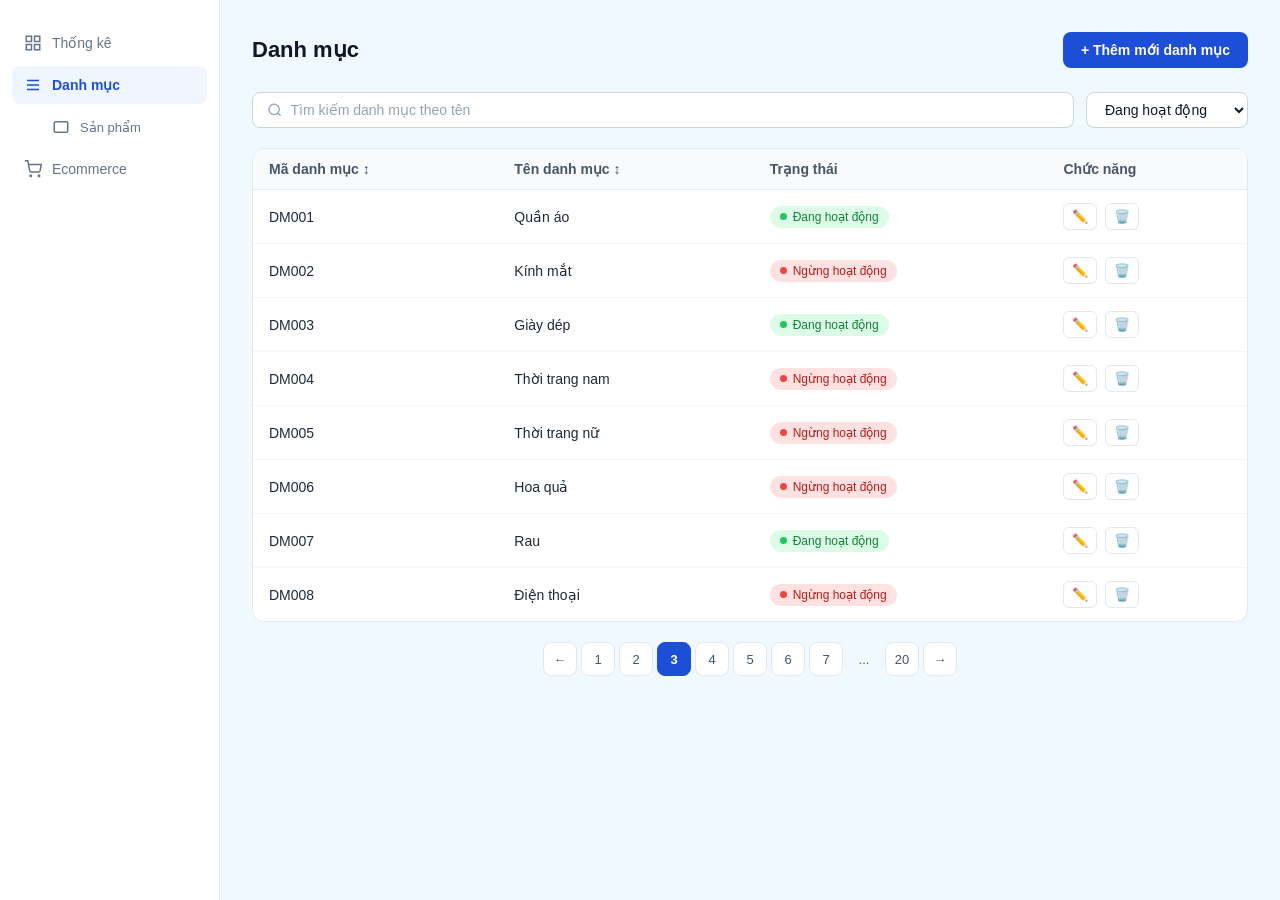
==== JS final project/danh-muc.html @ 5e715f66 "Add files via upload" ====
<!DOCTYPE html>
<html lang="vi">
<head>
  <meta charset="utf-8" />
  <meta name="viewport" content="width=device-width, initial-scale=1" />
  <title>Quản lý danh mục</title>
  <link rel="stylesheet" href="style1.css" />
</head>
<body>

  <!-- Sidebar -->
  <aside class="sidebar">
    <nav>
      <a href="#">
        <svg viewBox="0 0 24 24" fill="none" stroke="currentColor" stroke-width="2"><rect x="3" y="3" width="7" height="7"/><rect x="14" y="3" width="7" height="7"/><rect x="3" y="14" width="7" height="7"/><rect x="14" y="14" width="7" height="7"/></svg>
        Thống kê
      </a>
      <a href="#" class="active">
        <svg viewBox="0 0 24 24" fill="none" stroke="currentColor" stroke-width="2"><path d="M4 6h16M4 12h16M4 18h16"/></svg>
        Danh mục
      </a>
      <a href="#" class="sub-item">
        <svg viewBox="0 0 24 24" fill="none" stroke="currentColor" stroke-width="2"><path d="M3 7a2 2 0 0 1 2-2h14a2 2 0 0 1 2 2v10a2 2 0 0 1-2 2H5a2 2 0 0 1-2-2V7z"/></svg>
        Sản phẩm
      </a>
      <a href="#">
        <svg viewBox="0 0 24 24" fill="none" stroke="currentColor" stroke-width="2"><circle cx="9" cy="21" r="1"/><circle cx="20" cy="21" r="1"/><path d="M1 1h4l2.68 13.39a2 2 0 0 0 2 1.61h9.72a2 2 0 0 0 2-1.61L23 6H6"/></svg>
        Ecommerce
      </a>
    </nav>
  </aside>

  <!-- Main -->
  <main class="main">

    <!-- Page header -->
    <div class="page-header">
      <h1>Danh mục</h1>
      <button class="btn-primary">+ Thêm mới danh mục</button>
    </div>

    <!-- Toolbar -->
    <div class="toolbar">
      <div class="search-box">
        <svg width="16" height="16" viewBox="0 0 24 24" fill="none" stroke="#94a3b8" stroke-width="2"><circle cx="11" cy="11" r="8"/><path d="m21 21-4.35-4.35"/></svg>
        <input type="text" placeholder="Tìm kiếm danh mục theo tên" />
      </div>
      <select class="filter-select">
        <option>Đang hoạt động</option>
        <option>Ngừng hoạt động</option>
        <option>Tất cả</option>
      </select>
    </div>

    <!-- Table -->
    <div class="table-wrapper">
      <table>
        <thead>
          <tr>
            <th>Mã danh mục ↕</th>
            <th>Tên danh mục ↕</th>
            <th>Trạng thái</th>
            <th>Chức năng</th>
          </tr>
        </thead>
        <tbody>
          <tr>
            <td>DM001</td>
            <td>Quần áo</td>
            <td><span class="badge active"><span class="badge-dot"></span>Đang hoạt động</span></td>
            <td><div class="actions"><button class="btn-icon">✏️</button><button class="btn-icon delete">🗑️</button></div></td>
          </tr>
          <tr>
            <td>DM002</td>
            <td>Kính mắt</td>
            <td><span class="badge inactive"><span class="badge-dot"></span>Ngừng hoạt động</span></td>
            <td><div class="actions"><button class="btn-icon">✏️</button><button class="btn-icon delete">🗑️</button></div></td>
          </tr>
          <tr>
            <td>DM003</td>
            <td>Giày dép</td>
            <td><span class="badge active"><span class="badge-dot"></span>Đang hoạt động</span></td>
            <td><div class="actions"><button class="btn-icon">✏️</button><button class="btn-icon delete">🗑️</button></div></td>
          </tr>
          <tr>
            <td>DM004</td>
            <td>Thời trang nam</td>
            <td><span class="badge inactive"><span class="badge-dot"></span>Ngừng hoạt động</span></td>
            <td><div class="actions"><button class="btn-icon">✏️</button><button class="btn-icon delete">🗑️</button></div></td>
          </tr>
          <tr>
            <td>DM005</td>
            <td>Thời trang nữ</td>
            <td><span class="badge inactive"><span class="badge-dot"></span>Ngừng hoạt động</span></td>
            <td><div class="actions"><button class="btn-icon">✏️</button><button class="btn-icon delete">🗑️</button></div></td>
          </tr>
          <tr>
            <td>DM006</td>
            <td>Hoa quả</td>
            <td><span class="badge inactive"><span class="badge-dot"></span>Ngừng hoạt động</span></td>
            <td><div class="actions"><button class="btn-icon">✏️</button><button class="btn-icon delete">🗑️</button></div></td>
          </tr>
          <tr>
            <td>DM007</td>
            <td>Rau</td>
            <td><span class="badge active"><span class="badge-dot"></span>Đang hoạt động</span></td>
            <td><div class="actions"><button class="btn-icon">✏️</button><button class="btn-icon delete">🗑️</button></div></td>
          </tr>
          <tr>
            <td>DM008</td>
            <td>Điện thoại</td>
            <td><span class="badge inactive"><span class="badge-dot"></span>Ngừng hoạt động</span></td>
            <td><div class="actions"><button class="btn-icon">✏️</button><button class="btn-icon delete">🗑️</button></div></td>
          </tr>
        </tbody>
      </table>
    </div>

    <!-- Pagination -->
    <div class="pagination">
      <button>&#8592;</button>
      <button>1</button>
      <button>2</button>
      <button class="current">3</button>
      <button>4</button>
      <button>5</button>
      <button>6</button>
      <button>7</button>
      <button class="dots">...</button>
      <button>20</button>
      <button>&#8594;</button>
    </div>

  </main>

</body>
</html>
---- JS final project/style1.css ----
* { box-sizing: border-box; margin: 0; padding: 0; }

body {
  font-family: Arial, sans-serif;
  background: #f0f9ff;
  color: #0f172a;
  display: flex;
  min-height: 100vh;
}

/* -- Sidebar -- */
.sidebar {
  width: 220px;
  background: #fff;
  border-right: 1px solid #e2e8f0;
  padding: 24px 0;
  flex-shrink: 0;
}

.sidebar nav {
  display: flex;
  flex-direction: column;
  gap: 4px;
  padding: 0 12px;
}

.sidebar a {
  display: flex;
  align-items: center;
  gap: 10px;
  padding: 10px 12px;
  border-radius: 8px;
  text-decoration: none;
  color: #64748b;
  font-size: 14px;
  font-weight: 500;
  cursor: pointer;
}

.sidebar a:hover { background: #f1f5f9; color: #0f172a; }
.sidebar a.active { background: #eff6ff; color: #1d4ed8; font-weight: 600; }

.sidebar a svg { width: 18px; height: 18px; flex-shrink: 0; }

.sidebar .sub-item {
  padding-left: 40px;
  font-size: 13px;
}

/* -- Main content -- */
.main {
  flex: 1;
  padding: 32px;
  overflow: auto;
}

.page-header {
  display: flex;
  align-items: center;
  justify-content: space-between;
  margin-bottom: 24px;
}

.page-header h1 {
  font-size: 22px;
  font-weight: 700;
}

.btn-primary {
  background: #1d4ed8;
  color: #fff;
  border: none;
  padding: 10px 18px;
  border-radius: 8px;
  font-size: 14px;
  font-weight: 600;
  cursor: pointer;
}

.btn-primary:hover { background: #1e40af; }

/* -- Toolbar (search + filter) -- */
.toolbar {
  display: flex;
  gap: 12px;
  margin-bottom: 20px;
}

.search-box {
  display: flex;
  align-items: center;
  gap: 8px;
  background: #fff;
  border: 1px solid #cbd5e1;
  border-radius: 8px;
  padding: 8px 14px;
  flex: 1;
}

.search-box input {
  border: none;
  outline: none;
  font-size: 14px;
  color: #0f172a;
  width: 100%;
  background: transparent;
}

.search-box input::placeholder { color: #94a3b8; }

.filter-select {
  background: #fff;
  border: 1px solid #cbd5e1;
  border-radius: 8px;
  padding: 8px 14px;
  font-size: 14px;
  color: #0f172a;
  cursor: pointer;
  outline: none;
}

/* -- Table -- */
.table-wrapper {
  background: #fff;
  border: 1px solid #e2e8f0;
  border-radius: 12px;
  overflow: hidden;
}

table {
  width: 100%;
  border-collapse: collapse;
  font-size: 14px;
}

thead th {
  background: #f8fafc;
  padding: 12px 16px;
  text-align: left;
  font-weight: 600;
  color: #475569;
  border-bottom: 1px solid #e2e8f0;
}

tbody tr { border-bottom: 1px solid #f1f5f9; }
tbody tr:last-child { border-bottom: none; }
tbody tr:hover { background: #f8fafc; }

tbody td { padding: 13px 16px; color: #1e293b; }

/* -- Status badges -- */
.badge {
  display: inline-flex;
  align-items: center;
  gap: 6px;
  padding: 4px 10px;
  border-radius: 999px;
  font-size: 12px;
  font-weight: 500;
}

.badge-dot {
  width: 7px;
  height: 7px;
  border-radius: 50%;
}

.badge.active   { background: #dcfce7; color: #15803d; }
.badge.active .badge-dot { background: #22c55e; }

.badge.inactive { background: #fee2e2; color: #b91c1c; }
.badge.inactive .badge-dot { background: #ef4444; }

/* -- Action buttons -- */
.actions { display: flex; gap: 8px; }

.btn-icon {
  background: none;
  border: 1px solid #e2e8f0;
  border-radius: 6px;
  padding: 5px 8px;
  cursor: pointer;
  font-size: 13px;
  color: #475569;
}

.btn-icon:hover { background: #f1f5f9; }
.btn-icon.delete:hover { background: #fee2e2; color: #b91c1c; border-color: #fca5a5; }

/* -- Pagination -- */
.pagination {
  display: flex;
  align-items: center;
  justify-content: center;
  gap: 4px;
  margin-top: 20px;
}

.pagination button {
  width: 34px;
  height: 34px;
  border: 1px solid #e2e8f0;
  background: #fff;
  border-radius: 8px;
  font-size: 13px;
  cursor: pointer;
  color: #475569;
}

.pagination button:hover { background: #f1f5f9; }
.pagination button.current { background: #1d4ed8; color: #fff; border-color: #1d4ed8; font-weight: 700; }
.pagination button.dots { border: none; background: none; cursor: default; }
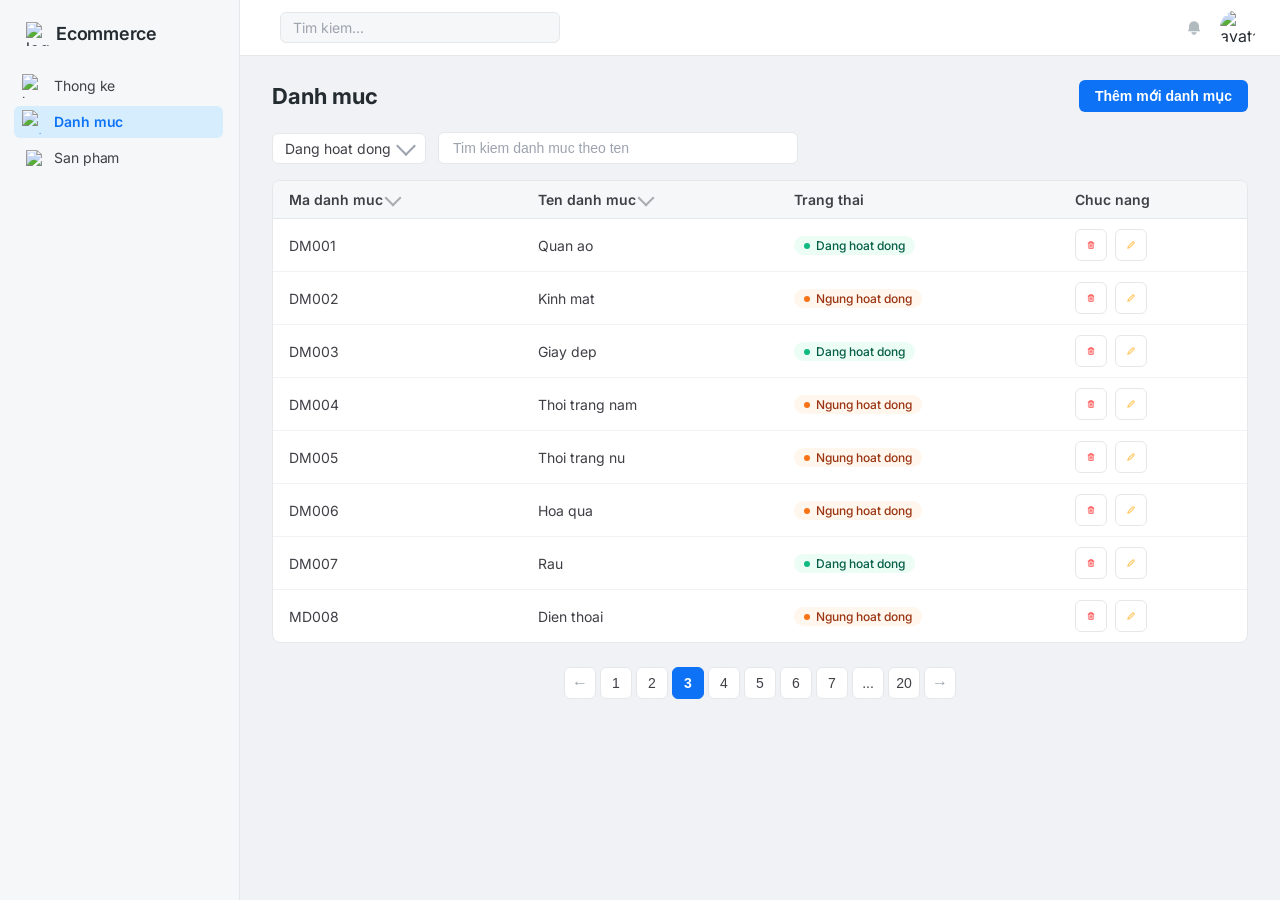
==== commit 88712303: "Add files via upload" ====
--- a/JS final project/danh-muc.html
+++ b/JS final project/danh-muc.html
@@ -1,137 +1,257 @@
 <!DOCTYPE html>
 <html lang="vi">
 <head>
-  <meta charset="utf-8" />
-  <meta name="viewport" content="width=device-width, initial-scale=1" />
-  <title>Quản lý danh mục</title>
-  <link rel="stylesheet" href="style1.css" />
+  <meta charset="UTF-8" />
+  <meta name="viewport" content="width=device-width, initial-scale=1.0" />
+  <title>Ecommerce - Danh muc</title>
+  <link rel="stylesheet" href="https://fonts.googleapis.com/css2?family=Inter:wght@400;500;600;700&display=swap" />
+  <link rel="stylesheet" href="danh-muc.css" />
 </head>
 <body>
-
-  <!-- Sidebar -->
-  <aside class="sidebar">
-    <nav>
-      <a href="#">
-        <svg viewBox="0 0 24 24" fill="none" stroke="currentColor" stroke-width="2"><rect x="3" y="3" width="7" height="7"/><rect x="14" y="3" width="7" height="7"/><rect x="3" y="14" width="7" height="7"/><rect x="14" y="14" width="7" height="7"/></svg>
-        Thống kê
-      </a>
-      <a href="#" class="active">
-        <svg viewBox="0 0 24 24" fill="none" stroke="currentColor" stroke-width="2"><path d="M4 6h16M4 12h16M4 18h16"/></svg>
-        Danh mục
-      </a>
-      <a href="#" class="sub-item">
-        <svg viewBox="0 0 24 24" fill="none" stroke="currentColor" stroke-width="2"><path d="M3 7a2 2 0 0 1 2-2h14a2 2 0 0 1 2 2v10a2 2 0 0 1-2 2H5a2 2 0 0 1-2-2V7z"/></svg>
-        Sản phẩm
-      </a>
-      <a href="#">
-        <svg viewBox="0 0 24 24" fill="none" stroke="currentColor" stroke-width="2"><circle cx="9" cy="21" r="1"/><circle cx="20" cy="21" r="1"/><path d="M1 1h4l2.68 13.39a2 2 0 0 0 2 1.61h9.72a2 2 0 0 0 2-1.61L23 6H6"/></svg>
-        Ecommerce
-      </a>
-    </nav>
-  </aside>
-
-  <!-- Main -->
-  <main class="main">
-
-    <!-- Page header -->
-    <div class="page-header">
-      <h1>Danh mục</h1>
-      <button class="btn-primary">+ Thêm mới danh mục</button>
-    </div>
-
-    <!-- Toolbar -->
-    <div class="toolbar">
-      <div class="search-box">
-        <svg width="16" height="16" viewBox="0 0 24 24" fill="none" stroke="#94a3b8" stroke-width="2"><circle cx="11" cy="11" r="8"/><path d="m21 21-4.35-4.35"/></svg>
-        <input type="text" placeholder="Tìm kiếm danh mục theo tên" />
+  <div class="app-layout">
+
+    <!-- Sidebar -->
+    <aside class="sidebar">
+      <div class="sidebar-brand">
+        <img src="https://codia-f2c.s3.us-west-1.amazonaws.com/image/2026-03-31/kxUubKqLDS.png" alt="logo" />
+        <span class="sidebar-brand-name">Ecommerce</span>
       </div>
-      <select class="filter-select">
-        <option>Đang hoạt động</option>
-        <option>Ngừng hoạt động</option>
-        <option>Tất cả</option>
-      </select>
-    </div>
-
-    <!-- Table -->
-    <div class="table-wrapper">
-      <table>
-        <thead>
-          <tr>
-            <th>Mã danh mục ↕</th>
-            <th>Tên danh mục ↕</th>
-            <th>Trạng thái</th>
-            <th>Chức năng</th>
-          </tr>
-        </thead>
-        <tbody>
-          <tr>
-            <td>DM001</td>
-            <td>Quần áo</td>
-            <td><span class="badge active"><span class="badge-dot"></span>Đang hoạt động</span></td>
-            <td><div class="actions"><button class="btn-icon">✏️</button><button class="btn-icon delete">🗑️</button></div></td>
-          </tr>
-          <tr>
-            <td>DM002</td>
-            <td>Kính mắt</td>
-            <td><span class="badge inactive"><span class="badge-dot"></span>Ngừng hoạt động</span></td>
-            <td><div class="actions"><button class="btn-icon">✏️</button><button class="btn-icon delete">🗑️</button></div></td>
-          </tr>
-          <tr>
-            <td>DM003</td>
-            <td>Giày dép</td>
-            <td><span class="badge active"><span class="badge-dot"></span>Đang hoạt động</span></td>
-            <td><div class="actions"><button class="btn-icon">✏️</button><button class="btn-icon delete">🗑️</button></div></td>
-          </tr>
-          <tr>
-            <td>DM004</td>
-            <td>Thời trang nam</td>
-            <td><span class="badge inactive"><span class="badge-dot"></span>Ngừng hoạt động</span></td>
-            <td><div class="actions"><button class="btn-icon">✏️</button><button class="btn-icon delete">🗑️</button></div></td>
-          </tr>
-          <tr>
-            <td>DM005</td>
-            <td>Thời trang nữ</td>
-            <td><span class="badge inactive"><span class="badge-dot"></span>Ngừng hoạt động</span></td>
-            <td><div class="actions"><button class="btn-icon">✏️</button><button class="btn-icon delete">🗑️</button></div></td>
-          </tr>
-          <tr>
-            <td>DM006</td>
-            <td>Hoa quả</td>
-            <td><span class="badge inactive"><span class="badge-dot"></span>Ngừng hoạt động</span></td>
-            <td><div class="actions"><button class="btn-icon">✏️</button><button class="btn-icon delete">🗑️</button></div></td>
-          </tr>
-          <tr>
-            <td>DM007</td>
-            <td>Rau</td>
-            <td><span class="badge active"><span class="badge-dot"></span>Đang hoạt động</span></td>
-            <td><div class="actions"><button class="btn-icon">✏️</button><button class="btn-icon delete">🗑️</button></div></td>
-          </tr>
-          <tr>
-            <td>DM008</td>
-            <td>Điện thoại</td>
-            <td><span class="badge inactive"><span class="badge-dot"></span>Ngừng hoạt động</span></td>
-            <td><div class="actions"><button class="btn-icon">✏️</button><button class="btn-icon delete">🗑️</button></div></td>
-          </tr>
-        </tbody>
-      </table>
-    </div>
-
-    <!-- Pagination -->
-    <div class="pagination">
-      <button>&#8592;</button>
-      <button>1</button>
-      <button>2</button>
-      <button class="current">3</button>
-      <button>4</button>
-      <button>5</button>
-      <button>6</button>
-      <button>7</button>
-      <button class="dots">...</button>
-      <button>20</button>
-      <button>&#8594;</button>
-    </div>
-
-  </main>
-
+
+      <nav class="sidebar-nav">
+        <a href="#" class="nav-item">
+          <img src="https://codia-f2c.s3.us-west-1.amazonaws.com/image/2026-03-31/oME5ETZoMj.png" alt="home icon" />
+          Thong ke
+        </a>
+        <a href="#" class="nav-item active">
+          <img src="https://codia-f2c.s3.us-west-1.amazonaws.com/image/2026-03-31/ZyoLKupOp7.png" alt="category icon" />
+          Danh muc
+        </a>
+        <a href="#" class="nav-item">
+          <span class="nav-icon-box">
+            <img src="https://codia-f2c.s3.us-west-1.amazonaws.com/image/2026-03-31/gwpmOtUz1y.png" alt="products icon" />
+          </span>
+          San pham
+        </a>
+      </nav>
+    </aside>
+
+    <!-- Main Content -->
+    <div class="main-content">
+
+      <!-- Header -->
+      <header class="header">
+        <div class="header-search">
+          <span style="color:#9ca3af;font-size:14px;">Tim kiem...</span>
+        </div>
+        <div class="header-actions">
+          <button class="header-icon-btn" aria-label="Notifications">
+            <img src="Bell.png" alt="bell" />
+          </button>
+          <img class="header-avatar" src="https://codia-f2c.s3.us-west-1.amazonaws.com/image/2026-03-31/hAym1BKV8i.png" alt="avatar" />
+        </div>
+      </header>
+
+      <!-- Page Body -->
+      <main class="page-body">
+
+        <!-- Page Header -->
+        <div class="page-header">
+          <h1 class="page-title">Danh muc</h1>
+          <button class="btn-primary">Thêm mới danh mục</button>
+        </div>
+
+        <!-- Filters -->
+        <div class="filters-row">
+          <div class="filter-dropdown">
+            <span>Dang hoat dong</span>
+            <span class="chevron"></span>
+          </div>
+          <div class="search-bar">
+            <input type="text" placeholder="Tim kiem danh muc theo ten" />
+          </div>
+        </div>
+
+        <!-- Table -->
+        <div class="table-wrapper">
+          <table>
+            <thead>
+              <tr>
+                <th>
+                  <div class="th-inner">Ma danh muc <span class="sort-arrow"></span></div>
+                </th>
+                <th>
+                  <div class="th-inner">Ten danh muc <span class="sort-arrow"></span></div>
+                </th>
+                <th>Trang thai</th>
+                <th>Chuc nang</th>
+              </tr>
+            </thead>
+            <tbody>
+              <tr>
+                <td>DM001</td>
+                <td>Quan ao</td>
+                <td>
+                  <span class="badge badge-active">
+                    <span class="badge-dot"></span>
+                    Dang hoat dong
+                  </span>
+                </td>
+                <td class="action-cell">
+                  <button class="btn-icon" aria-label="Xoa">
+                    <img src="Button1.png" alt="trash" />
+                  </button>
+                  <button class="btn-icon" aria-label="Sua">
+                    <img src="Button.png" alt="edit" />
+                  </button>
+                </td>
+              </tr>
+              <tr>
+                <td>DM002</td>
+                <td>Kinh mat</td>
+                <td>
+                  <span class="badge badge-inactive">
+                    <span class="badge-dot"></span>
+                    Ngung hoat dong
+                  </span>
+                </td>
+                <td class="action-cell">
+                  <button class="btn-icon" aria-label="Xoa">
+                    <img src="Button1.png" alt="trash" />
+                  </button>
+                  <button class="btn-icon" aria-label="Sua">
+                    <img src="Button.png" alt="edit" />
+                  </button>
+                </td>
+              </tr>
+              <tr>
+                <td>DM003</td>
+                <td>Giay dep</td>
+                <td>
+                  <span class="badge badge-active">
+                    <span class="badge-dot"></span>
+                    Dang hoat dong
+                  </span>
+                </td>
+                <td class="action-cell">
+                  <button class="btn-icon" aria-label="Xoa">
+                    <img src="Button1.png" alt="trash" />
+                  </button>
+                  <button class="btn-icon" aria-label="Sua">
+                    <img src="Button.png" alt="edit" />
+                  </button>
+                </td>
+              </tr>
+              <tr>
+                <td>DM004</td>
+                <td>Thoi trang nam</td>
+                <td>
+                  <span class="badge badge-inactive">
+                    <span class="badge-dot"></span>
+                    Ngung hoat dong
+                  </span>
+                </td>
+                <td class="action-cell">
+                  <button class="btn-icon" aria-label="Xoa">
+                    <img src="Button1.png" alt="trash" />
+                  </button>
+                  <button class="btn-icon" aria-label="Sua">
+                    <img src="Button.png" alt="edit" />
+                  </button>
+                </td>
+              </tr>
+              <tr>
+                <td>DM005</td>
+                <td>Thoi trang nu</td>
+                <td>
+                  <span class="badge badge-inactive">
+                    <span class="badge-dot"></span>
+                    Ngung hoat dong
+                  </span>
+                </td>
+                <td class="action-cell">
+                  <button class="btn-icon" aria-label="Xoa">
+                    <img src="Button1.png" alt="trash" />
+                  </button>
+                  <button class="btn-icon" aria-label="Sua">
+                    <img src="Button.png" alt="edit" />
+                  </button>
+                </td>
+              </tr>
+              <tr>
+                <td>DM006</td>
+                <td>Hoa qua</td>
+                <td>
+                  <span class="badge badge-inactive">
+                    <span class="badge-dot"></span>
+                    Ngung hoat dong
+                  </span>
+                </td>
+                <td class="action-cell">
+                  <button class="btn-icon" aria-label="Xoa">
+                    <img src="Button1.png" alt="trash" />
+                  </button>
+                  <button class="btn-icon" aria-label="Sua">
+                    <img src="Button.png" alt="edit" />
+                  </button>
+                </td>
+              </tr>
+              <tr>
+                <td>DM007</td>
+                <td>Rau</td>
+                <td>
+                  <span class="badge badge-active">
+                    <span class="badge-dot"></span>
+                    Dang hoat dong
+                  </span>
+                </td>
+                <td class="action-cell">
+                  <button class="btn-icon" aria-label="Xoa">
+                    <img src="Button1.png" alt="trash" />
+                  </button>
+                  <button class="btn-icon" aria-label="Sua">
+                    <img src="Button.png" alt="edit" />
+                  </button>
+                </td>
+              </tr>
+              <tr>
+                <td>MD008</td>
+                <td>Dien thoai</td>
+                <td>
+                  <span class="badge badge-inactive">
+                    <span class="badge-dot"></span>
+                    Ngung hoat dong
+                  </span>
+                </td>
+                <td class="action-cell">
+                  <button class="btn-icon" aria-label="Xoa">
+                    <img src="Button1.png" alt="trash" />
+                  </button>
+                  <button class="btn-icon" aria-label="Sua">
+                    <img src="Button.png" alt="edit" />
+                  </button>
+                </td>
+              </tr>
+            </tbody>
+          </table>
+        </div>
+
+        <!-- Pagination -->
+        <div class="pagination">
+          <button class="page-btn nav-arrow" aria-label="Previous">&larr;</button>
+          <button class="page-btn">1</button>
+          <button class="page-btn">2</button>
+          <button class="page-btn active">3</button>
+          <button class="page-btn">4</button>
+          <button class="page-btn">5</button>
+          <button class="page-btn">6</button>
+          <button class="page-btn">7</button>
+          <button class="page-btn">...</button>
+          <button class="page-btn">20</button>
+          <button class="page-btn nav-arrow" aria-label="Next">&rarr;</button>
+        </div>
+
+      </main>
+    </div><!-- /.main-content -->
+  </div><!-- /.app-layout -->
 </body>
 </html>
--- a/JS final project/danh-muc.css
+++ b/JS final project/danh-muc.css
@@ -0,0 +1,452 @@
+/* ===== Reset & Base ===== */
+*, *::before, *::after {
+  box-sizing: border-box;
+}
+
+body {
+  margin: 0;
+  font-family: Inter, -apple-system, BlinkMacSystemFont, "Segoe UI", Roboto, sans-serif;
+  background: #f0f2f5;
+  color: #242c31;
+}
+
+/* ===== Layout ===== */
+.app-layout {
+  display: flex;
+  min-height: 100vh;
+}
+
+/* ===== Sidebar ===== */
+.sidebar {
+  width: 240px;
+  flex-shrink: 0;
+  background: #f6f7f8;
+  border-right: 1px solid #e5e8ea;
+  padding: 14px 16px 16px 14px;
+  display: flex;
+  flex-direction: column;
+  gap: 8px;
+}
+
+.sidebar-brand {
+  display: flex;
+  align-items: center;
+  gap: 6px;
+  padding: 8px 8px 8px 12px;
+  border-radius: 6px;
+  margin-bottom: 8px;
+}
+
+.sidebar-brand img {
+  width: 24px;
+  height: 24px;
+  object-fit: cover;
+}
+
+.sidebar-brand-name {
+  font-size: 18px;
+  font-weight: 600;
+  color: #242c31;
+  letter-spacing: -0.25px;
+  line-height: 24px;
+}
+
+.sidebar-nav {
+  display: flex;
+  flex-direction: column;
+  gap: 4px;
+}
+
+.nav-item {
+  display: flex;
+  align-items: center;
+  gap: 8px;
+  padding: 4px 12px 4px 8px;
+  border-radius: 6px;
+  font-size: 14px;
+  font-weight: 400;
+  color: #3f3f46;
+  letter-spacing: -0.08px;
+  line-height: 24px;
+  cursor: pointer;
+  text-decoration: none;
+}
+
+.nav-item:hover {
+  background: #eaf0f6;
+}
+
+.nav-item.active {
+  background: #d6edfe;
+  font-weight: 600;
+  color: #0d72f6;
+}
+
+.nav-item img {
+  width: 24px;
+  height: 24px;
+  object-fit: cover;
+  flex-shrink: 0;
+}
+
+.nav-item .nav-icon-box {
+  width: 24px;
+  height: 24px;
+  display: flex;
+  align-items: center;
+  justify-content: center;
+  flex-shrink: 0;
+}
+
+.nav-item .nav-icon-box img {
+  width: 16px;
+  height: 16px;
+}
+
+/* ===== Main Content ===== */
+.main-content {
+  flex: 1;
+  display: flex;
+  flex-direction: column;
+  min-width: 0;
+}
+
+/* ===== Header ===== */
+.header {
+  height: 56px;
+  background: #ffffff;
+  border-bottom: 1px solid #e5e8ea;
+  display: flex;
+  align-items: center;
+  justify-content: space-between;
+  padding: 0 24px 0 40px;
+  flex-shrink: 0;
+}
+
+.header-search {
+  display: flex;
+  align-items: center;
+  gap: 8px;
+  background: #f6f7f8;
+  border: 1px solid #e5e8ea;
+  border-radius: 6px;
+  padding: 6px 12px;
+  width: 280px;
+  cursor: pointer;
+}
+
+.header-search img {
+  width: 18px;
+  height: 18px;
+  opacity: 0.5;
+}
+
+.header-actions {
+  display: flex;
+  align-items: center;
+  gap: 8px;
+}
+
+.header-icon-btn {
+  width: 36px;
+  height: 36px;
+  border-radius: 6px;
+  display: flex;
+  align-items: center;
+  justify-content: center;
+  cursor: pointer;
+  border: none;
+  background: transparent;
+}
+
+.header-icon-btn:hover {
+  background: #f0f2f5;
+}
+
+.header-icon-btn img {
+  width: 20px;
+  height: 20px;
+  object-fit: cover;
+}
+
+.header-avatar {
+  width: 36px;
+  height: 36px;
+  border-radius: 50%;
+  object-fit: cover;
+  cursor: pointer;
+}
+
+/* ===== Page Body ===== */
+.page-body {
+  padding: 24px 32px;
+  flex: 1;
+}
+
+.page-header {
+  display: flex;
+  align-items: center;
+  justify-content: space-between;
+  margin-bottom: 20px;
+}
+
+.page-title {
+  font-size: 22px;
+  font-weight: 700;
+  color: #242c31;
+  margin: 0;
+}
+
+.btn-primary {
+  display: inline-flex;
+  align-items: center;
+  gap: 6px;
+  background: #0d72f6;
+  color: #ffffff;
+  font-size: 14px;
+  font-weight: 600;
+  padding: 8px 16px;
+  border-radius: 6px;
+  border: none;
+  cursor: pointer;
+  white-space: nowrap;
+}
+
+.btn-primary:hover {
+  background: #0b62d4;
+}
+
+/* ===== Filters Row ===== */
+.filters-row {
+  display: flex;
+  align-items: center;
+  gap: 12px;
+  margin-bottom: 16px;
+}
+
+.filter-dropdown {
+  display: flex;
+  align-items: center;
+  gap: 8px;
+  border: 1px solid #e5e8ea;
+  border-radius: 6px;
+  padding: 6px 12px;
+  background: #ffffff;
+  font-size: 14px;
+  color: #3f3f46;
+  cursor: pointer;
+  white-space: nowrap;
+}
+
+.filter-dropdown .chevron {
+  width: 14px;
+  height: 14px;
+  border: 2px solid #9ca3af;
+  border-top: none;
+  border-left: none;
+  transform: rotate(45deg);
+  margin-top: -4px;
+  display: inline-block;
+}
+
+.search-bar {
+  display: flex;
+  align-items: center;
+  gap: 8px;
+  border: 1px solid #e5e8ea;
+  border-radius: 6px;
+  padding: 6px 12px;
+  background: #ffffff;
+  flex: 1;
+  max-width: 360px;
+}
+
+.search-bar input {
+  border: none;
+  outline: none;
+  font-size: 14px;
+  color: #3f3f46;
+  background: transparent;
+  width: 100%;
+}
+
+.search-bar input::placeholder {
+  color: #9ca3af;
+}
+
+.search-icon {
+  width: 16px;
+  height: 16px;
+  opacity: 0.5;
+  flex-shrink: 0;
+}
+
+/* ===== Table ===== */
+.table-wrapper {
+  background: #ffffff;
+  border-radius: 8px;
+  border: 1px solid #e5e8ea;
+  overflow: hidden;
+}
+
+table {
+  width: 100%;
+  border-collapse: collapse;
+  font-size: 14px;
+}
+
+thead tr {
+  background: #f6f7f8;
+  border-bottom: 1px solid #e5e8ea;
+}
+
+thead th {
+  padding: 10px 16px;
+  text-align: left;
+  font-weight: 600;
+  color: #3f3f46;
+  white-space: nowrap;
+}
+
+.th-inner {
+  display: flex;
+  align-items: center;
+  gap: 4px;
+}
+
+.sort-arrow {
+  width: 12px;
+  height: 12px;
+  opacity: 0.4;
+  display: inline-block;
+  border: 2px solid currentColor;
+  border-top: none;
+  border-left: none;
+  transform: rotate(45deg);
+  margin-top: -4px;
+}
+
+tbody tr {
+  border-bottom: 1px solid #f0f2f5;
+}
+
+tbody tr:last-child {
+  border-bottom: none;
+}
+
+tbody tr:hover {
+  background: #fafbfc;
+}
+
+tbody td {
+  padding: 10px 16px;
+  color: #3f3f46;
+  vertical-align: middle;
+}
+
+/* ===== Badges ===== */
+.badge {
+  display: inline-flex;
+  align-items: center;
+  gap: 6px;
+  padding: 2px 10px;
+  border-radius: 12px;
+  font-size: 12px;
+  font-weight: 500;
+  white-space: nowrap;
+}
+
+.badge-active {
+  background: #ecfdf5;
+  color: #065f46;
+}
+
+.badge-active .badge-dot {
+  background: #10b981;
+}
+
+.badge-inactive {
+  background: #fff7ed;
+  color: #9a3412;
+}
+
+.badge-inactive .badge-dot {
+  background: #f97316;
+}
+
+.badge-dot {
+  width: 6px;
+  height: 6px;
+  border-radius: 50%;
+  flex-shrink: 0;
+}
+
+/* ===== Action Buttons ===== */
+.action-cell {
+  display: flex;
+  align-items: center;
+  gap: 8px;
+}
+
+.btn-icon {
+  width: 32px;
+  height: 32px;
+  display: flex;
+  align-items: center;
+  justify-content: center;
+  border-radius: 6px;
+  border: 1px solid #e5e8ea;
+  background: #ffffff;
+  cursor: pointer;
+  transition: background 0.15s;
+}
+
+.btn-icon:hover {
+  background: #f0f2f5;
+}
+
+.btn-icon img {
+  width: 16px;
+  height: 16px;
+  object-fit: cover;
+}
+
+/* ===== Pagination ===== */
+.pagination {
+  display: flex;
+  align-items: center;
+  justify-content: center;
+  gap: 4px;
+  margin-top: 24px;
+}
+
+.page-btn {
+  min-width: 32px;
+  height: 32px;
+  display: flex;
+  align-items: center;
+  justify-content: center;
+  border-radius: 6px;
+  border: 1px solid #e5e8ea;
+  background: #ffffff;
+  font-size: 14px;
+  color: #3f3f46;
+  cursor: pointer;
+  padding: 0 6px;
+}
+
+.page-btn:hover {
+  background: #f0f2f5;
+}
+
+.page-btn.active {
+  background: #0d72f6;
+  color: #ffffff;
+  border-color: #0d72f6;
+  font-weight: 600;
+}
+
+.page-btn.nav-arrow {
+  font-size: 16px;
+  color: #9ca3af;
+}
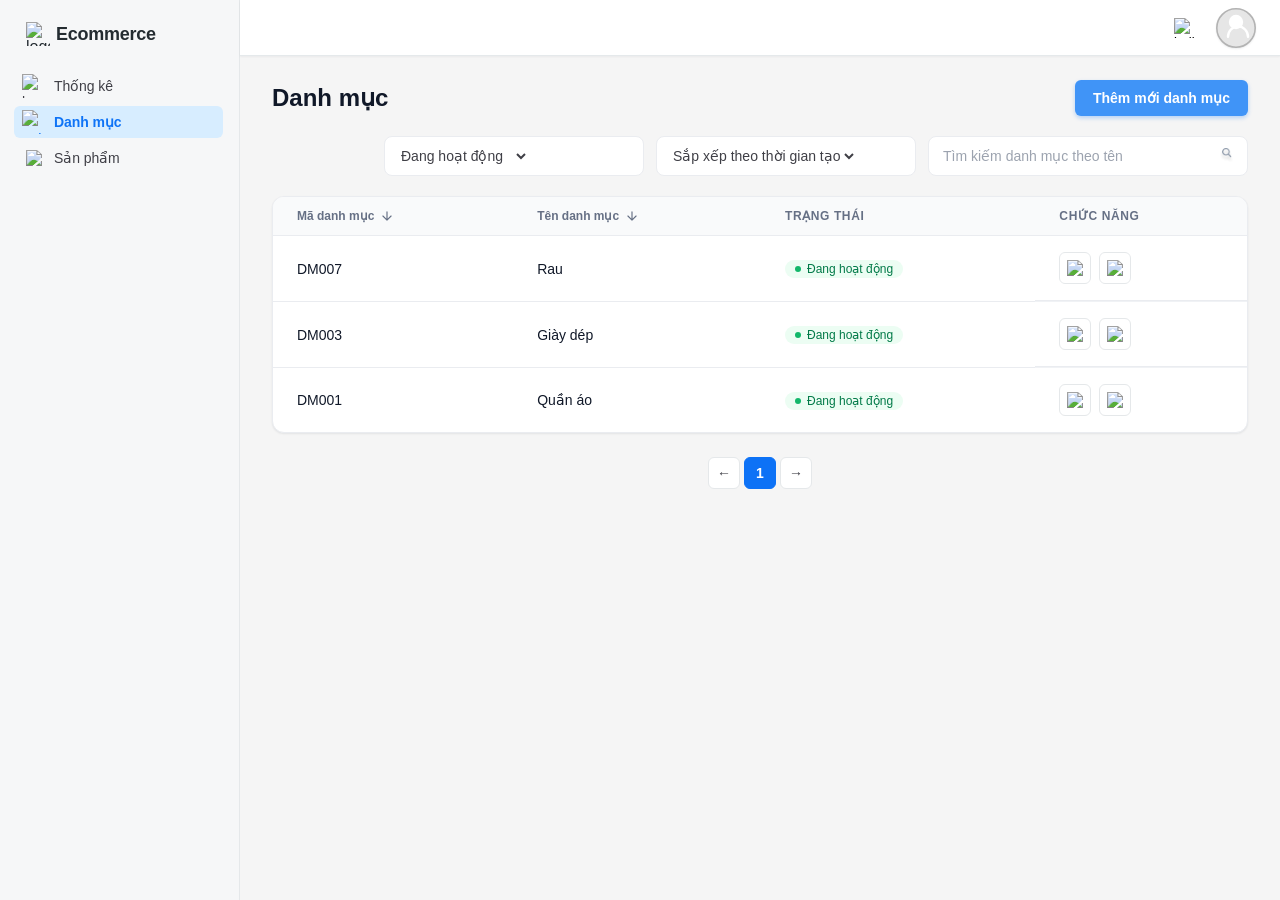
==== commit 42c8c2ad: "Add files via upload" ====
--- a/JS final project/danh-muc.html
+++ b/JS final project/danh-muc.html
@@ -1,257 +1,336 @@
-<!DOCTYPE html>
-<html lang="vi">
-<head>
-  <meta charset="UTF-8" />
-  <meta name="viewport" content="width=device-width, initial-scale=1.0" />
-  <title>Ecommerce - Danh muc</title>
-  <link rel="stylesheet" href="https://fonts.googleapis.com/css2?family=Inter:wght@400;500;600;700&display=swap" />
-  <link rel="stylesheet" href="danh-muc.css" />
-</head>
-<body>
-  <div class="app-layout">
-
-    <!-- Sidebar -->
-    <aside class="sidebar">
-      <div class="sidebar-brand">
-        <img src="https://codia-f2c.s3.us-west-1.amazonaws.com/image/2026-03-31/kxUubKqLDS.png" alt="logo" />
-        <span class="sidebar-brand-name">Ecommerce</span>
-      </div>
-
-      <nav class="sidebar-nav">
-        <a href="#" class="nav-item">
-          <img src="https://codia-f2c.s3.us-west-1.amazonaws.com/image/2026-03-31/oME5ETZoMj.png" alt="home icon" />
-          Thong ke
-        </a>
-        <a href="#" class="nav-item active">
-          <img src="https://codia-f2c.s3.us-west-1.amazonaws.com/image/2026-03-31/ZyoLKupOp7.png" alt="category icon" />
-          Danh muc
-        </a>
-        <a href="#" class="nav-item">
-          <span class="nav-icon-box">
-            <img src="https://codia-f2c.s3.us-west-1.amazonaws.com/image/2026-03-31/gwpmOtUz1y.png" alt="products icon" />
-          </span>
-          San pham
-        </a>
-      </nav>
-    </aside>
-
-    <!-- Main Content -->
-    <div class="main-content">
-
-      <!-- Header -->
-      <header class="header">
-        <div class="header-search">
-          <span style="color:#9ca3af;font-size:14px;">Tim kiem...</span>
-        </div>
-        <div class="header-actions">
-          <button class="header-icon-btn" aria-label="Notifications">
-            <img src="Bell.png" alt="bell" />
-          </button>
-          <img class="header-avatar" src="https://codia-f2c.s3.us-west-1.amazonaws.com/image/2026-03-31/hAym1BKV8i.png" alt="avatar" />
-        </div>
-      </header>
-
-      <!-- Page Body -->
-      <main class="page-body">
-
-        <!-- Page Header -->
-        <div class="page-header">
-          <h1 class="page-title">Danh muc</h1>
-          <button class="btn-primary">Thêm mới danh mục</button>
-        </div>
-
-        <!-- Filters -->
-        <div class="filters-row">
-          <div class="filter-dropdown">
-            <span>Dang hoat dong</span>
-            <span class="chevron"></span>
-          </div>
-          <div class="search-bar">
-            <input type="text" placeholder="Tim kiem danh muc theo ten" />
-          </div>
-        </div>
-
-        <!-- Table -->
-        <div class="table-wrapper">
-          <table>
-            <thead>
-              <tr>
-                <th>
-                  <div class="th-inner">Ma danh muc <span class="sort-arrow"></span></div>
-                </th>
-                <th>
-                  <div class="th-inner">Ten danh muc <span class="sort-arrow"></span></div>
-                </th>
-                <th>Trang thai</th>
-                <th>Chuc nang</th>
-              </tr>
-            </thead>
-            <tbody>
-              <tr>
-                <td>DM001</td>
-                <td>Quan ao</td>
-                <td>
-                  <span class="badge badge-active">
-                    <span class="badge-dot"></span>
-                    Dang hoat dong
-                  </span>
-                </td>
-                <td class="action-cell">
-                  <button class="btn-icon" aria-label="Xoa">
-                    <img src="Button1.png" alt="trash" />
-                  </button>
-                  <button class="btn-icon" aria-label="Sua">
-                    <img src="Button.png" alt="edit" />
-                  </button>
-                </td>
-              </tr>
-              <tr>
-                <td>DM002</td>
-                <td>Kinh mat</td>
-                <td>
-                  <span class="badge badge-inactive">
-                    <span class="badge-dot"></span>
-                    Ngung hoat dong
-                  </span>
-                </td>
-                <td class="action-cell">
-                  <button class="btn-icon" aria-label="Xoa">
-                    <img src="Button1.png" alt="trash" />
-                  </button>
-                  <button class="btn-icon" aria-label="Sua">
-                    <img src="Button.png" alt="edit" />
-                  </button>
-                </td>
-              </tr>
-              <tr>
-                <td>DM003</td>
-                <td>Giay dep</td>
-                <td>
-                  <span class="badge badge-active">
-                    <span class="badge-dot"></span>
-                    Dang hoat dong
-                  </span>
-                </td>
-                <td class="action-cell">
-                  <button class="btn-icon" aria-label="Xoa">
-                    <img src="Button1.png" alt="trash" />
-                  </button>
-                  <button class="btn-icon" aria-label="Sua">
-                    <img src="Button.png" alt="edit" />
-                  </button>
-                </td>
-              </tr>
-              <tr>
-                <td>DM004</td>
-                <td>Thoi trang nam</td>
-                <td>
-                  <span class="badge badge-inactive">
-                    <span class="badge-dot"></span>
-                    Ngung hoat dong
-                  </span>
-                </td>
-                <td class="action-cell">
-                  <button class="btn-icon" aria-label="Xoa">
-                    <img src="Button1.png" alt="trash" />
-                  </button>
-                  <button class="btn-icon" aria-label="Sua">
-                    <img src="Button.png" alt="edit" />
-                  </button>
-                </td>
-              </tr>
-              <tr>
-                <td>DM005</td>
-                <td>Thoi trang nu</td>
-                <td>
-                  <span class="badge badge-inactive">
-                    <span class="badge-dot"></span>
-                    Ngung hoat dong
-                  </span>
-                </td>
-                <td class="action-cell">
-                  <button class="btn-icon" aria-label="Xoa">
-                    <img src="Button1.png" alt="trash" />
-                  </button>
-                  <button class="btn-icon" aria-label="Sua">
-                    <img src="Button.png" alt="edit" />
-                  </button>
-                </td>
-              </tr>
-              <tr>
-                <td>DM006</td>
-                <td>Hoa qua</td>
-                <td>
-                  <span class="badge badge-inactive">
-                    <span class="badge-dot"></span>
-                    Ngung hoat dong
-                  </span>
-                </td>
-                <td class="action-cell">
-                  <button class="btn-icon" aria-label="Xoa">
-                    <img src="Button1.png" alt="trash" />
-                  </button>
-                  <button class="btn-icon" aria-label="Sua">
-                    <img src="Button.png" alt="edit" />
-                  </button>
-                </td>
-              </tr>
-              <tr>
-                <td>DM007</td>
-                <td>Rau</td>
-                <td>
-                  <span class="badge badge-active">
-                    <span class="badge-dot"></span>
-                    Dang hoat dong
-                  </span>
-                </td>
-                <td class="action-cell">
-                  <button class="btn-icon" aria-label="Xoa">
-                    <img src="Button1.png" alt="trash" />
-                  </button>
-                  <button class="btn-icon" aria-label="Sua">
-                    <img src="Button.png" alt="edit" />
-                  </button>
-                </td>
-              </tr>
-              <tr>
-                <td>MD008</td>
-                <td>Dien thoai</td>
-                <td>
-                  <span class="badge badge-inactive">
-                    <span class="badge-dot"></span>
-                    Ngung hoat dong
-                  </span>
-                </td>
-                <td class="action-cell">
-                  <button class="btn-icon" aria-label="Xoa">
-                    <img src="Button1.png" alt="trash" />
-                  </button>
-                  <button class="btn-icon" aria-label="Sua">
-                    <img src="Button.png" alt="edit" />
-                  </button>
-                </td>
-              </tr>
-            </tbody>
-          </table>
-        </div>
-
-        <!-- Pagination -->
-        <div class="pagination">
-          <button class="page-btn nav-arrow" aria-label="Previous">&larr;</button>
-          <button class="page-btn">1</button>
-          <button class="page-btn">2</button>
-          <button class="page-btn active">3</button>
-          <button class="page-btn">4</button>
-          <button class="page-btn">5</button>
-          <button class="page-btn">6</button>
-          <button class="page-btn">7</button>
-          <button class="page-btn">...</button>
-          <button class="page-btn">20</button>
-          <button class="page-btn nav-arrow" aria-label="Next">&rarr;</button>
-        </div>
-
-      </main>
-    </div><!-- /.main-content -->
-  </div><!-- /.app-layout -->
-</body>
-</html>
+﻿<!DOCTYPE html>
+<html lang="vi">
+<head>
+  <meta charset="UTF-8" />
+  <meta name="viewport" content="width=device-width, initial-scale=1.0" />
+  <title>Ecommerce - Danh muc</title>
+  <link rel="stylesheet" href="https://fonts.googleapis.com/css2?family=Inter:wght@400;500;600;700&display=swap" />
+  <link rel="stylesheet" href="danh-muc.css" />  <link rel="stylesheet" href="modal.css" /></head>
+<body>
+  <div class="app-layout">
+
+    <!-- Sidebar -->
+    <aside class="sidebar">
+      <div class="sidebar-brand">
+        <img src="https://codia-f2c.s3.us-west-1.amazonaws.com/image/2026-03-31/kxUubKqLDS.png" alt="logo" />
+        <span class="sidebar-brand-name">Ecommerce</span>
+      </div>
+
+      <nav class="sidebar-nav">
+        <a href="#" class="nav-item">
+          <img src="https://www.figma.com/api/mcp/asset/ed16c7be-6f2b-4731-8190-75bf69048b69" alt="home icon" />
+          Thống kê
+        </a>
+        <a href="#" class="nav-item active">
+          <img src="https://www.figma.com/api/mcp/asset/33c26822-0d95-4e91-ba58-57616d78a0a0" alt="category icon" />
+          Danh mục
+        </a>
+        <a href="#" class="nav-item">
+          <span class="nav-icon-box">
+            <img src="https://www.figma.com/api/mcp/asset/b78efe4b-3ab6-4335-888e-77f9db18fb6e" alt="products icon" />
+          </span>
+          Sản phẩm
+        </a>
+      </nav>
+    </aside>
+
+    <!-- Main Content -->
+    <div class="main-content">
+
+      <!-- Header -->
+      <header class="header">
+        <div class="header-actions">
+          <button class="header-icon-btn" aria-label="Notifications">
+            <img src="https://www.figma.com/api/mcp/asset/3e4c2e69-9fb9-44cc-bf51-d4b3c5b2f36b" alt="bell" />
+          </button>
+          <button class="header-avatar" id="user-avatar-btn" title="Click to logout" style="background: none; border: none; cursor: pointer; padding: 0;">
+            <img src="data:image/svg+xml,%3Csvg xmlns='http://www.w3.org/2000/svg' viewBox='0 0 100 100'%3E%3Ccircle cx='50' cy='50' r='48' fill='%23e6e6e6' stroke='%23b3b3b3' stroke-width='4'/%3E%3Ccircle cx='50' cy='35' r='18' fill='%23ffffff'/%3E%3Cpath d='M30 72c0-14 11-26 25-26s25 12 25 26' fill='none' stroke='%23ffffff' stroke-width='6' stroke-linecap='round'/%3E%3C/svg%3E" alt="avatar" />
+          </button>
+        </div>
+      </header>
+
+      <!-- Page Body -->
+      <main class="page-body">
+
+        <!-- Page Header -->
+        <div class="page-header">
+          <h1 class="page-title">Danh mục</h1>
+          <button class="btn-primary" id="btnAddCategory">Thêm mới danh mục</button>
+        </div>
+
+        <!-- Filters -->
+        <div class="filters-row">
+          <div class="filter-dropdown">
+            <select id="statusFilter" aria-label="Lọc trạng thái">
+              <option value="all">Tất cả trạng thái</option>
+              <option value="active" selected>Đang hoạt động</option>
+              <option value="inactive">Ngừng hoạt động</option>
+            </select>
+          </div>
+          <div class="filter-dropdown">
+            <select id="sortSelect" aria-label="Sắp xếp danh mục">
+              <option value="createdAt">Sắp xếp theo thời gian tạo</option>
+              <option value="name">Sắp xếp theo tên</option>
+              <option value="code">Sắp xếp theo mã</option>
+            </select>
+          </div>
+          <div class="search-bar">
+            <input type="text" id="searchInput" placeholder="Tìm kiếm danh mục theo tên" />
+            <button class="search-btn" type="button" aria-label="Tìm kiếm">
+              <img class="search-icon" src="Shape.png" alt="search" />
+            </button>
+          </div>
+        </div>
+
+        <!-- Table -->
+        <div class="table-wrapper">
+          <table>
+            <thead>
+              <tr>
+                <th>
+                  <div class="th-inner">
+                    <button class="sort-btn" type="button" data-sort="code" data-order="desc">
+                      <span>Mã danh mục</span>
+                      <img class="sort-icon" src="arrow-down.svg" alt="sort" />
+                    </button>
+                  </div>
+                </th>
+                <th>
+                  <div class="th-inner">
+                    <button class="sort-btn" type="button" data-sort="name" data-order="desc">
+                      <span>Tên danh mục</span>
+                      <img class="sort-icon" src="arrow-down.svg" alt="sort" />
+                    </button>
+                  </div>
+                </th>
+                <th>Trạng thái</th>
+                <th>Chức năng</th>
+              </tr>
+            </thead>
+            <tbody>
+              <tr>
+                <td>DM001</td>
+                <td>Quần áo</td>
+                <td>
+                  <span class="badge badge-active">
+                    <span class="badge-dot"></span>
+                    Đang hoạt động
+                  </span>
+                </td>
+                <td class="action-cell">
+                  <button class="btn-icon" aria-label="Xóa">
+                    <img src="https://www.figma.com/api/mcp/asset/aa9471dc-404a-4367-abde-ba0282773476" alt="trash" />
+                  </button>
+                  <button class="btn-icon" aria-label="Sua">
+                    <img src="https://www.figma.com/api/mcp/asset/b173f6bb-c859-437d-9139-32de314f7ad3" alt="edit" />
+                  </button>
+                </td>
+              </tr>
+              <tr>
+                <td>DM002</td>
+                <td>Kính mắt</td>
+                <td>
+                  <span class="badge badge-inactive">
+                    <span class="badge-dot"></span>
+                    Ngừng hoạt động
+                  </span>
+                </td>
+                <td class="action-cell">
+                  <button class="btn-icon" aria-label="Xóa">
+                    <img src="https://www.figma.com/api/mcp/asset/aa9471dc-404a-4367-abde-ba0282773476" alt="trash" />
+                  </button>
+                  <button class="btn-icon" aria-label="Sua">
+                    <img src="https://www.figma.com/api/mcp/asset/b173f6bb-c859-437d-9139-32de314f7ad3" alt="edit" />
+                  </button>
+                </td>
+              </tr>
+              <tr>
+                <td>DM003</td>
+                <td>Giày dép</td>
+                <td>
+                  <span class="badge badge-active">
+                    <span class="badge-dot"></span>
+                    Đang hoạt động
+                  </span>
+                </td>
+                <td class="action-cell">
+                  <button class="btn-icon" aria-label="Xóa">
+                    <img src="https://www.figma.com/api/mcp/asset/aa9471dc-404a-4367-abde-ba0282773476" alt="trash" />
+                  </button>
+                  <button class="btn-icon" aria-label="Sua">
+                    <img src="https://www.figma.com/api/mcp/asset/b173f6bb-c859-437d-9139-32de314f7ad3" alt="edit" />
+                  </button>
+                </td>
+              </tr>
+              <tr>
+                <td>DM004</td>
+                <td>Thời trang nam</td>
+                <td>
+                  <span class="badge badge-inactive">
+                    <span class="badge-dot"></span>
+                    Ngừng hoạt động
+                  </span>
+                </td>
+                <td class="action-cell">
+                  <button class="btn-icon" aria-label="Xóa">
+                    <img src="https://www.figma.com/api/mcp/asset/aa9471dc-404a-4367-abde-ba0282773476" alt="trash" />
+                  </button>
+                  <button class="btn-icon" aria-label="Sua">
+                    <img src="https://www.figma.com/api/mcp/asset/b173f6bb-c859-437d-9139-32de314f7ad3" alt="edit" />
+                  </button>
+                </td>
+              </tr>
+              <tr>
+                <td>DM005</td>
+                <td>Thời trang nữ</td>
+                <td>
+                  <span class="badge badge-inactive">
+                    <span class="badge-dot"></span>
+                    Ngừng hoạt động
+                  </span>
+                </td>
+                <td class="action-cell">
+                  <button class="btn-icon" aria-label="Xóa">
+                    <img src="https://www.figma.com/api/mcp/asset/aa9471dc-404a-4367-abde-ba0282773476" alt="trash" />
+                  </button>
+                  <button class="btn-icon" aria-label="Sua">
+                    <img src="https://www.figma.com/api/mcp/asset/b173f6bb-c859-437d-9139-32de314f7ad3" alt="edit" />
+                  </button>
+                </td>
+              </tr>
+              <tr>
+                <td>DM006</td>
+                <td>Hoa quả</td>
+                <td>
+                  <span class="badge badge-inactive">
+                    <span class="badge-dot"></span>
+                    Ngừng hoạt động
+                  </span>
+                </td>
+                <td class="action-cell">
+                  <button class="btn-icon" aria-label="Xóa">
+                    <img src="https://www.figma.com/api/mcp/asset/aa9471dc-404a-4367-abde-ba0282773476" alt="trash" />
+                  </button>
+                  <button class="btn-icon" aria-label="Sua">
+                    <img src="https://www.figma.com/api/mcp/asset/b173f6bb-c859-437d-9139-32de314f7ad3" alt="edit" />
+                  </button>
+                </td>
+              </tr>
+              <tr>
+                <td>DM007</td>
+                <td>Rau</td>
+                <td>
+                  <span class="badge badge-active">
+                    <span class="badge-dot"></span>
+                    Đang hoạt động
+                  </span>
+                </td>
+                <td class="action-cell">
+                  <button class="btn-icon" aria-label="Xóa">
+                    <img src="https://www.figma.com/api/mcp/asset/aa9471dc-404a-4367-abde-ba0282773476" alt="trash" />
+                  </button>
+                  <button class="btn-icon" aria-label="Sua">
+                    <img src="https://www.figma.com/api/mcp/asset/b173f6bb-c859-437d-9139-32de314f7ad3" alt="edit" />
+                  </button>
+                </td>
+              </tr>
+              <tr>
+                <td>MD008</td>
+                <td>Dien thoai</td>
+                <td>
+                  <span class="badge badge-inactive">
+                    <span class="badge-dot"></span>
+                    Ngừng hoạt động
+                  </span>
+                </td>
+                <td class="action-cell">
+                  <button class="btn-icon" aria-label="Xóa">
+                    <img src="https://www.figma.com/api/mcp/asset/aa9471dc-404a-4367-abde-ba0282773476" alt="trash" />
+                  </button>
+                  <button class="btn-icon" aria-label="Sua">
+                    <img src="https://www.figma.com/api/mcp/asset/b173f6bb-c859-437d-9139-32de314f7ad3" alt="edit" />
+                  </button>
+                </td>
+              </tr>
+            </tbody>
+          </table>
+        </div>
+
+        <!-- Pagination -->
+        <div class="pagination">
+          <button class="page-btn nav-arrow" aria-label="Previous">&larr;</button>
+          <button class="page-btn">1</button>
+          <button class="page-btn">2</button>
+          <button class="page-btn active">3</button>
+          <button class="page-btn">4</button>
+          <button class="page-btn">5</button>
+          <button class="page-btn">6</button>
+          <button class="page-btn">7</button>
+          <button class="page-btn">...</button>
+          <button class="page-btn">20</button>
+          <button class="page-btn nav-arrow" aria-label="Next">&rarr;</button>
+        </div>
+
+      </main>
+    </div><!-- /.main-content -->
+
+    <!-- Modal Thêm danh mục -->
+    <div class="modal-overlay" id="addCategoryModal" style="display:none;">
+      <div class="modal modal-content">
+        <div class="modal-header">
+          <h2>Thêm mới danh mục</h2>
+          <span class="close" id="closeAddModal">&times;</span>
+        </div>
+        <div class="modal-body">
+          <label>Mã danh mục <span class="required">*</span></label>
+          <input type="text" id="newCategoryCode" />
+
+          <label>Tên danh mục <span class="required">*</span></label>
+          <input type="text" id="newCategoryName" />
+
+          <label>Trạng thái</label>
+          <div class="radio-group" style="margin-top:8px;">
+            <label><input type="radio" name="newStatus" value="active" checked /> Đang hoạt động</label>
+            <label><input type="radio" name="newStatus" value="inactive" style="margin-left: 8px;" /> Ngừng hoạt động</label>
+          </div>
+        </div>
+        <div class="modal-footer">
+          <button class="btn cancel" id="cancelAdd">Hủy</button>
+          <button class="btn submit" id="submitAdd">Thêm</button>
+        </div>
+      </div>
+    </div>
+
+    <!-- Modal Cập nhật danh mục -->
+    <div class="modal-overlay" id="editCategoryModal" style="display:none;">
+      <div class="modal modal-content">
+        <div class="modal-header">
+          <h2>Cập nhật danh mục</h2>
+          <span class="close" id="closeEditModal">&times;</span>
+        </div>
+        <div class="modal-body">
+          <label>Mã danh mục <span class="required">*</span></label>
+          <input type="text" id="editCategoryCode" readonly />
+
+          <label>Tên danh mục <span class="required">*</span></label>
+          <input type="text" id="editCategoryName" />
+
+          <label>Trạng thái</label>
+          <div class="radio-group" style="margin-top:8px;">
+            <label><input type="radio" name="editStatus" value="active" /> Đang hoạt động</label>
+            <label><input type="radio" name="editStatus" value="inactive" style="margin-left: 8px;" /> Ngừng hoạt động</label>
+          </div>
+        </div>
+        <div class="modal-footer">
+          <button class="btn cancel" id="cancelEdit">Hủy</button>
+          <button class="btn submit" id="submitEdit">Lưu</button>
+        </div>
+      </div>
+    </div>
+  </div><!-- /.app-layout -->
+
+  <script src="auth.js"></script>
+  <script src="danh-muc.js"></script>
+</body>
+</html>
+
--- a/JS final project/danh-muc.css
+++ b/JS final project/danh-muc.css
@@ -6,8 +6,8 @@
 body {
   margin: 0;
   font-family: Inter, -apple-system, BlinkMacSystemFont, "Segoe UI", Roboto, sans-serif;
-  background: #f0f2f5;
-  color: #242c31;
+  background: #f6f8f9;
+  color: #252c32;
 }
 
 /* ===== Layout ===== */
@@ -77,9 +77,9 @@
 }
 
 .nav-item.active {
-  background: #d6edfe;
+  background: #d7edff;
   font-weight: 600;
-  color: #0d72f6;
+  color: #0e73f6;
 }
 
 .nav-item img {
@@ -115,11 +115,12 @@
 .header {
   height: 56px;
   background: #ffffff;
-  border-bottom: 1px solid #e5e8ea;
-  display: flex;
-  align-items: center;
-  justify-content: space-between;
-  padding: 0 24px 0 40px;
+  border-bottom: 1px solid #e5e9eb;
+  display: flex;
+  align-items: center;
+  justify-content: flex-end;
+  padding: 0 24px;
+  box-shadow: 0 1px 2px rgba(16, 24, 40, 0.05);
   flex-shrink: 0;
 }
 
@@ -144,23 +145,25 @@
 .header-actions {
   display: flex;
   align-items: center;
-  gap: 8px;
+  gap: 12px;
 }
 
 .header-icon-btn {
-  width: 36px;
-  height: 36px;
-  border-radius: 6px;
-  display: flex;
-  align-items: center;
-  justify-content: center;
-  cursor: pointer;
-  border: none;
-  background: transparent;
+  width: 40px;
+  height: 40px;
+  border-radius: 50%;
+  border: 1px solid transparent;
+  background: #ffffff;
+  transition: background 0.2s, border-color 0.2s;
+  display: flex;
+  align-items: center;
+  justify-content: center;
+  cursor: pointer;
 }
 
 .header-icon-btn:hover {
-  background: #f0f2f5;
+  background: #f6f8f9;
+  border-color: #eaecf0;
 }
 
 .header-icon-btn img {
@@ -170,11 +173,13 @@
 }
 
 .header-avatar {
-  width: 36px;
-  height: 36px;
+  width: 40px;
+  height: 40px;
   border-radius: 50%;
   object-fit: cover;
   cursor: pointer;
+  border: 1px solid #eaecf0;
+  box-shadow: 0 1px 2px rgba(16, 24, 40, 0.08);
 }
 
 /* ===== Page Body ===== */
@@ -188,54 +193,74 @@
   align-items: center;
   justify-content: space-between;
   margin-bottom: 20px;
+  gap: 12px;
 }
 
 .page-title {
-  font-size: 22px;
-  font-weight: 700;
-  color: #242c31;
+  font-size: 24px;
+  font-weight: 600;
+  color: #101828;
   margin: 0;
 }
 
 .btn-primary {
   display: inline-flex;
   align-items: center;
-  gap: 6px;
-  background: #0d72f6;
+  justify-content: center;
+  gap: 8px;
+  background: #4094f7;
   color: #ffffff;
   font-size: 14px;
   font-weight: 600;
-  padding: 8px 16px;
+  padding: 10px 18px;
   border-radius: 6px;
   border: none;
   cursor: pointer;
   white-space: nowrap;
+  box-shadow: 0 2px 4px rgba(14, 115, 246, 0.28);
 }
 
 .btn-primary:hover {
-  background: #0b62d4;
+  background: #0e73f6;
 }
 
 /* ===== Filters Row ===== */
 .filters-row {
   display: flex;
   align-items: center;
+  justify-content: flex-end;
   gap: 12px;
-  margin-bottom: 16px;
+  margin-bottom: 20px;
 }
 
 .filter-dropdown {
   display: flex;
   align-items: center;
   gap: 8px;
-  border: 1px solid #e5e8ea;
-  border-radius: 6px;
-  padding: 6px 12px;
-  background: #ffffff;
+  border: 1px solid #eaecf0;
+  border-radius: 8px;
+  padding: 8px 12px;
+  background: #ffffff;
+  font-size: 14px;
+  color: #101828;
+  cursor: pointer;
+  white-space: nowrap;
+  min-width: 260px;
+  height: 40px;
+}
+
+.filter-dropdown select {
+  border: none;
   font-size: 14px;
   color: #3f3f46;
-  cursor: pointer;
-  white-space: nowrap;
+  background: transparent;
+  outline: none;
+  cursor: pointer;
+  height: 100%;
+}
+
+.filter-dropdown select::-ms-expand {
+  display: none;
 }
 
 .filter-dropdown .chevron {
@@ -252,13 +277,15 @@
 .search-bar {
   display: flex;
   align-items: center;
-  gap: 8px;
-  border: 1px solid #e5e8ea;
-  border-radius: 6px;
-  padding: 6px 12px;
+  justify-content: flex-end;
+  border: 1px solid #eaecf0;
+  border-radius: 8px;
+  padding: 8px 12px;
   background: #ffffff;
   flex: 1;
-  max-width: 360px;
+  max-width: 320px;
+  position: relative;
+  height: 40px;
 }
 
 .search-bar input {
@@ -268,25 +295,52 @@
   color: #3f3f46;
   background: transparent;
   width: 100%;
-}
-
+  padding-right: 36px;
+  height: 100%;
+}
 .search-bar input::placeholder {
   color: #9ca3af;
+}
+
+.search-btn {
+  position: absolute;
+  right: 8px;
+  top: 50%;
+  transform: translateY(-50%);
+  width: 24px;
+  height: 24px;
+  border: none;
+  background: transparent;
+  border-radius: 6px;
+  display: inline-flex;
+  align-items: center;
+  justify-content: center;
+  cursor: pointer;
+  transition: background 0.2s, color 0.2s;
+}
+
+.search-btn:hover {
+  background: #f4f1ff;
+}
+
+.search-btn:hover .search-icon {
+  filter: brightness(0) saturate(100%) sepia(1) hue-rotate(255deg) saturate(300%) contrast(1);
 }
 
 .search-icon {
   width: 16px;
   height: 16px;
-  opacity: 0.5;
-  flex-shrink: 0;
+  opacity: 0.76;
+  display: block;
 }
 
 /* ===== Table ===== */
 .table-wrapper {
   background: #ffffff;
-  border-radius: 8px;
-  border: 1px solid #e5e8ea;
+  border-radius: 12px;
+  border: 1px solid #eaecf0;
   overflow: hidden;
+  box-shadow: 0px 1px 2px rgba(16, 24, 40, 0.08);
 }
 
 table {
@@ -296,15 +350,18 @@
 }
 
 thead tr {
-  background: #f6f7f8;
-  border-bottom: 1px solid #e5e8ea;
+  background: #f9fafb;
+  border-bottom: 1px solid #eaecf0;
 }
 
 thead th {
-  padding: 10px 16px;
+  padding: 12px 24px;
   text-align: left;
   font-weight: 600;
-  color: #3f3f46;
+  color: #667085;
+  font-size: 12px;
+  text-transform: uppercase;
+  letter-spacing: 0.05em;
   white-space: nowrap;
 }
 
@@ -314,16 +371,31 @@
   gap: 4px;
 }
 
+.sort-btn {
+  display: inline-flex;
+  align-items: center;
+  gap: 6px;
+  background: transparent;
+  border: none;
+  padding: 0;
+  margin: 0;
+  color: inherit;
+  font: inherit;
+  cursor: pointer;
+}
+
+.sort-btn:hover {
+  color: #0d72f6;
+}
+
+.sort-icon {
+  width: 14px;
+  height: 14px;
+  display: inline-block;
+}
+
 .sort-arrow {
-  width: 12px;
-  height: 12px;
-  opacity: 0.4;
-  display: inline-block;
-  border: 2px solid currentColor;
-  border-top: none;
-  border-left: none;
-  transform: rotate(45deg);
-  margin-top: -4px;
+  display: none;
 }
 
 tbody tr {
@@ -339,9 +411,16 @@
 }
 
 tbody td {
-  padding: 10px 16px;
-  color: #3f3f46;
+  padding: 16px 24px;
+  color: #101828;
   vertical-align: middle;
+  font-size: 14px;
+  font-weight: 500;
+  border-bottom: 1px solid #eaecf0;
+}
+
+tbody tr:last-child td {
+  border-bottom: none;
 }
 
 /* ===== Badges ===== */
@@ -357,21 +436,21 @@
 }
 
 .badge-active {
-  background: #ecfdf5;
-  color: #065f46;
+  background: #ecfdf3;
+  color: #027a48;
 }
 
 .badge-active .badge-dot {
-  background: #10b981;
+  background: #12b76a;
 }
 
 .badge-inactive {
-  background: #fff7ed;
-  color: #9a3412;
+  background: #fef2f2;
+  color: #b91c1c;
 }
 
 .badge-inactive .badge-dot {
-  background: #f97316;
+  background: #f76659;
 }
 
 .badge-dot {
--- a/JS final project/modal.css
+++ b/JS final project/modal.css
@@ -0,0 +1,97 @@
+body {
+    font-family: Arial;
+    background: #f5f5f5;
+}
+
+/* Overlay */
+.modal-overlay {
+    display: flex;
+    position: fixed;
+    inset: 0;
+    background: rgba(0, 0, 0, 0.45);
+    align-items: center;
+    justify-content: center;
+    z-index: 999;
+}
+
+/* Modal */
+.modal {
+    width: 600px;
+    background: white;
+    border-radius: 10px;
+    padding: 20px;
+    box-shadow: inset 0 0 0 rgba(0,0,0,0), 0 14px 24px rgba(0, 0, 0, 0.25);
+}
+
+.modal-content {
+    width: 450px;
+}
+/* Header */
+.modal-header {
+    display: flex;
+    justify-content: space-between;
+    align-items: center;
+}
+
+.close {
+    cursor: pointer;
+    font-size: 20px;
+}
+
+/* Body */
+.modal-body {
+    margin-top: 20px;
+}
+
+.modal-body label {
+    display: block;
+    margin-top: 15px;
+    font-weight: bold;
+}
+
+.required {
+    color: red;
+}
+
+.modal-body input[type="text"] {
+    width: 100%;
+    padding: 10px;
+    margin-top: 5px;
+    border: 1px solid #ccc;
+    border-radius: 6px;
+}
+
+/* Radio */
+.radio-group {
+    margin-top: 10px;
+}
+
+.radio-group label {
+    margin-right: 15px;
+    font-weight: normal;
+}
+
+/* Footer */
+.modal-footer {
+    margin-top: 20px;
+    display: flex;
+    justify-content: flex-end;
+    gap: 10px;
+}
+
+/* Buttons */
+.btn {
+    padding: 8px 16px;
+    border-radius: 6px;
+    border: none;
+    cursor: pointer;
+}
+
+.cancel {
+    background: #eee;
+}
+
+.submit {
+    background: #1677ff;
+    color: white;
+}
